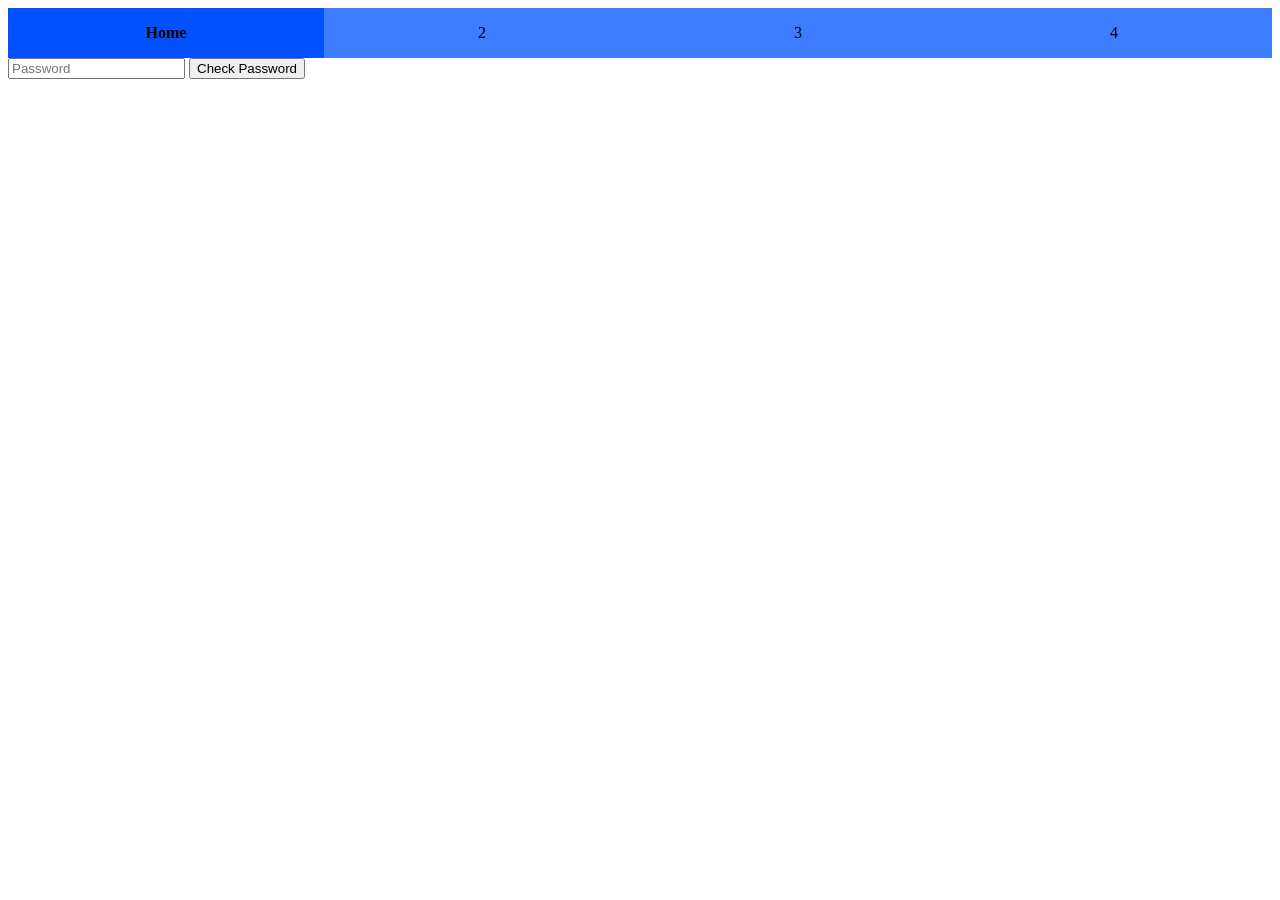
==== index.html @ 2d5b15fd "added cool cursor" ====
<!DOCTYPE html>
<html>
<head>
  <title>BC: Main</title>
  <link rel="stylesheet" href="style.css">
  <style>
  </style>
</head>
<body>
  <div class="navbar">
    <div class="navBox active">Home</div>
    <div class="navBox">2</div>
    <div class="navBox">3</div>
    <div class="navBox">4</div>
  </div>
  <!-- Basic Password Field -->
  <input type="password" id="BaseCLR" placeholder="Password">
  <button id="BaseButton">Check Password</button>

  <script type="module" src="main.js"></script>
</body>
</html>
---- style.css ----
.navbar { /*class container*/
    display: flex; /*boxes go sideways*/
    flex: 1;
}

.navBox {
      display: flex;
      flex: 1;
      height: 50px;
      background-color: rgb(61, 123, 255);
      align-items: center;
      justify-content: center;
      transition: background-color 0.3s;
      cursor: pointer;
      /* remove box margins */
      margin: 0;
    }

    .navBox:hover {
      background-color: rgb(0, 81, 255);
    }
    .navBox.active {
      background-color: rgb(0, 81, 255);
      font-weight: bold;
  }

body {
  cursor: crosshair;
}
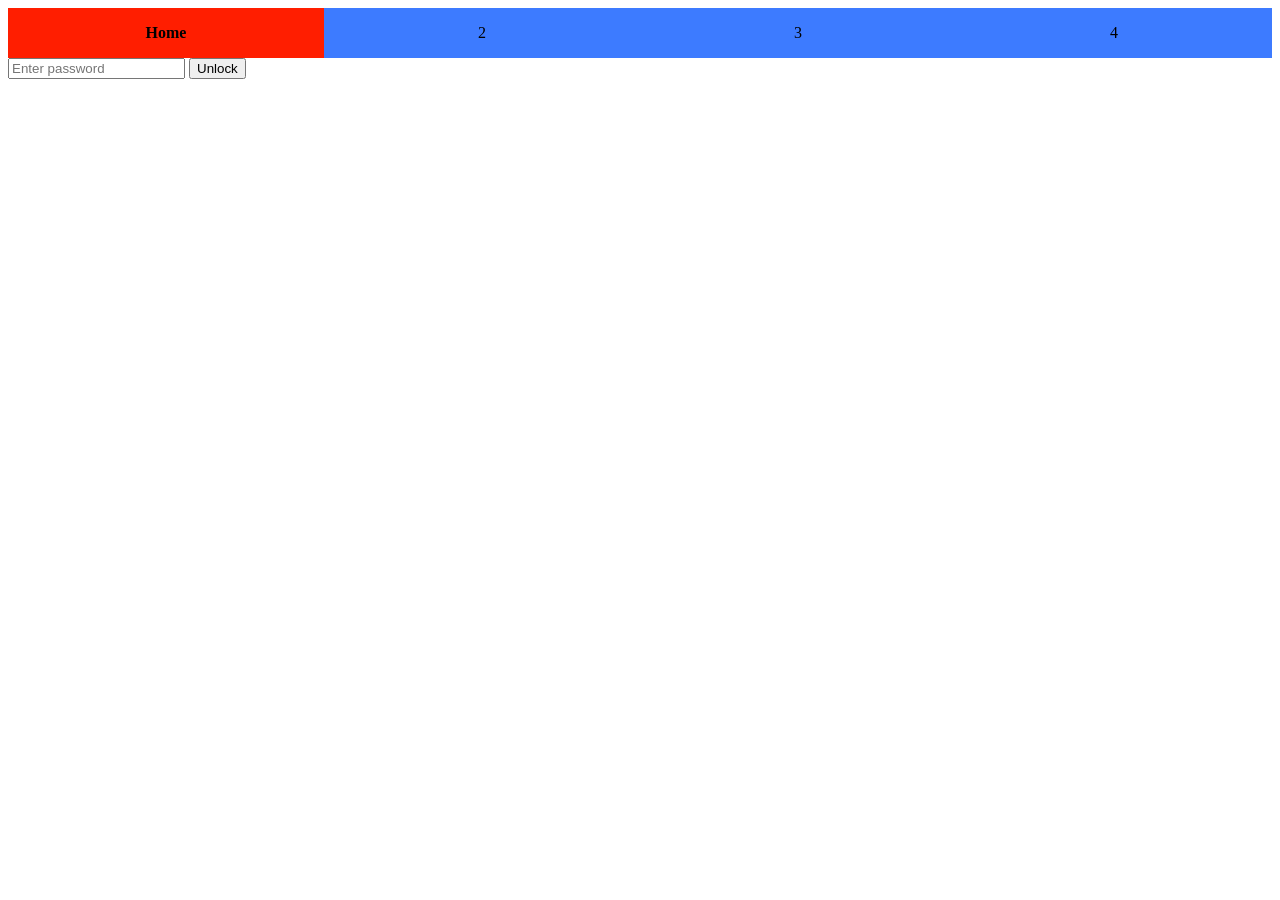
==== commit cf4422d8: "initial multilevel testing" ====
--- a/index.html
+++ b/index.html
@@ -3,8 +3,6 @@
 <head>
   <title>BC: Main</title>
   <link rel="stylesheet" href="style.css">
-  <style>
-  </style>
 </head>
 <body>
   <div class="navbar">
@@ -13,10 +11,11 @@
     <div class="navBox">3</div>
     <div class="navBox">4</div>
   </div>
-  <!-- Basic Password Field -->
-  <input type="password" id="BaseCLR" placeholder="Password">
-  <button id="BaseButton">Check Password</button>
 
-  <script type="module" src="main.js"></script>
+  <input type="password" id="BaseCLR" placeholder="Enter password">
+  <button id="BaseButton">Unlock</button>
+  <div id="secretContainer" style="display:none; margin-top:20px;"></div>
+
+  <script src="main.js"></script>
 </body>
 </html>
--- a/style.css
+++ b/style.css
@@ -1,6 +1,5 @@
 .navbar { /*class container*/
     display: flex; /*boxes go sideways*/
-    flex: 1;
 }
 
 .navBox {
@@ -20,10 +19,22 @@
       background-color: rgb(0, 81, 255);
     }
     .navBox.active {
-      background-color: rgb(0, 81, 255);
+      background-color: rgb(255, 30, 0);
       font-weight: bold;
   }
 
+.secret {
+  display: none;
+  opacity: 0;
+  transition: opacity 0.5s;
+  margin-top: 15px;
+}
+.secret.show {
+  display: block;
+  opacity: 1;
+  cursor: crosshair;
+}
+
 body {
-  cursor: crosshair;
+
 }
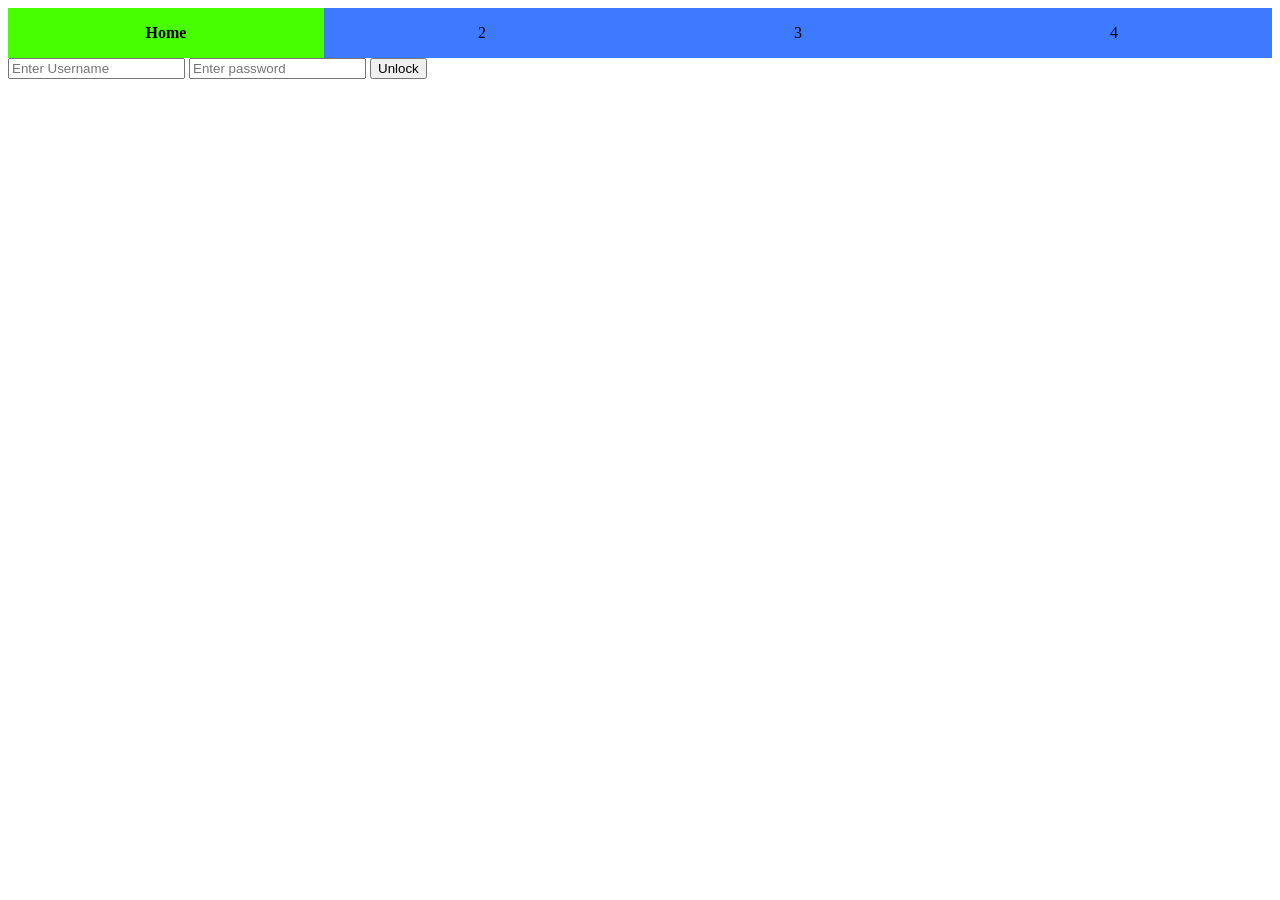
==== commit c7c648dd: "username func added" ====
--- a/index.html
+++ b/index.html
@@ -11,10 +11,10 @@
     <div class="navBox">3</div>
     <div class="navBox">4</div>
   </div>
-
-  <input type="password" id="BaseCLR" placeholder="Enter password">
-  <button id="BaseButton">Unlock</button>
-  <div id="secretContainer" style="display:none; margin-top:20px;"></div>
+  <input id="username" placeholder="Enter Username">
+  <input type="password" id="pwdIn" placeholder="Enter password">
+  <button id="checkPwd">Unlock</button>
+  <div id="displayBuffer" style="display:none; margin-top:20px;"></div>
 
   <script src="main.js"></script>
 </body>
--- a/style.css
+++ b/style.css
@@ -6,7 +6,7 @@
       display: flex;
       flex: 1;
       height: 50px;
-      background-color: rgb(61, 123, 255);
+      background-color: rgb(61, 122, 255);
       align-items: center;
       justify-content: center;
       transition: background-color 0.3s;
@@ -19,9 +19,9 @@
       background-color: rgb(0, 81, 255);
     }
     .navBox.active {
-      background-color: rgb(255, 30, 0);
+      background-color: rgb(72, 255, 0);
       font-weight: bold;
-  }
+    }
 
 .secret {
   display: none;
@@ -33,8 +33,4 @@
   display: block;
   opacity: 1;
   cursor: crosshair;
-}
-
-body {
-
 }
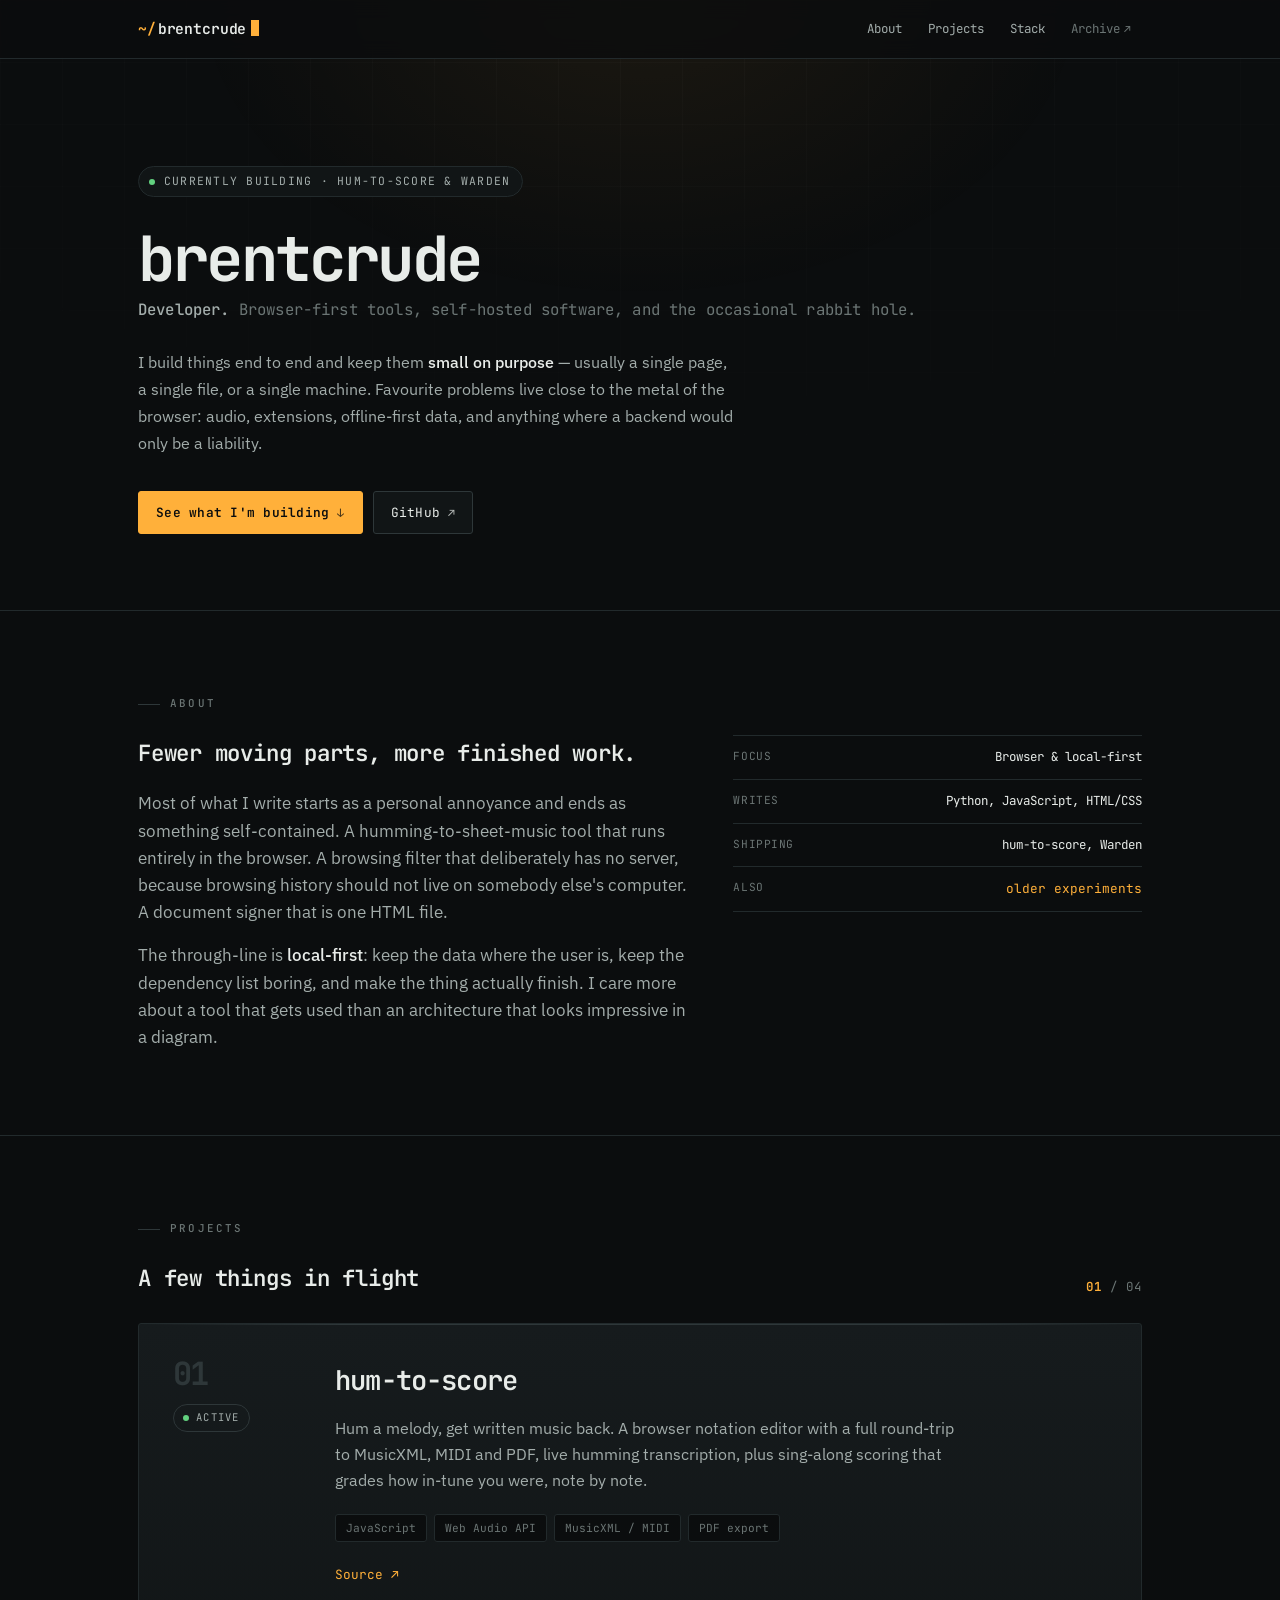
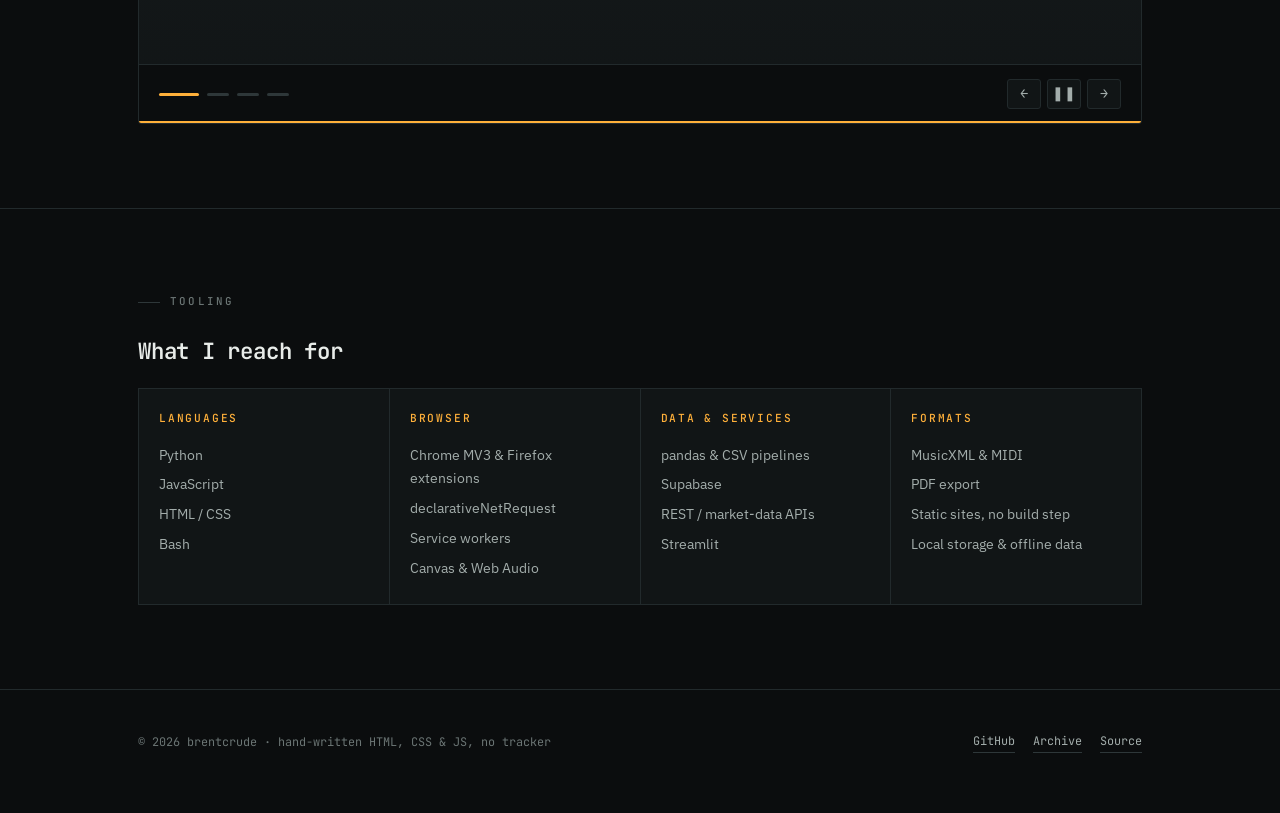
==== commit bd0c2a8b: "Rebuild the homepage as a developer bio, archiving the old page The root of knerd.tech was a passwor" ====
--- a/index.html
+++ b/index.html
@@ -1,21 +1,185 @@
 <!DOCTYPE html>
-<html>
+<html lang="en">
 <head>
-  <title>BC: Main</title>
-  <link rel="stylesheet" href="style.css">
+<meta charset="utf-8">
+<meta name="viewport" content="width=device-width, initial-scale=1">
+<title>brentcrude — developer</title>
+<meta name="description" content="brentcrude is a developer building browser-first, local-first tools: audio-to-notation software, browsing filters, and small useful things with no unnecessary backend.">
+<meta name="author" content="brentcrude">
+<meta name="theme-color" content="#0b0d0e">
+
+<meta property="og:type" content="website">
+<meta property="og:title" content="brentcrude — developer">
+<meta property="og:description" content="Browser-first, local-first software. Audio-to-notation, browsing filters, and small useful tools.">
+<meta property="og:url" content="https://knerd.tech/">
+<meta name="twitter:card" content="summary">
+
+<link rel="icon" href="data:image/svg+xml,%3Csvg xmlns='http://www.w3.org/2000/svg' viewBox='0 0 32 32'%3E%3Crect width='32' height='32' rx='5' fill='%230b0d0e'/%3E%3Ctext x='16' y='23' font-family='monospace' font-size='19' font-weight='700' fill='%23ffb03a' text-anchor='middle'%3Eb%3C/text%3E%3C/svg%3E">
+
+<link rel="preconnect" href="https://fonts.googleapis.com">
+<link rel="preconnect" href="https://fonts.gstatic.com" crossorigin>
+<link href="https://fonts.googleapis.com/css2?family=IBM+Plex+Sans:wght@400;500;600&family=JetBrains+Mono:wght@400;500;600;700&display=swap" rel="stylesheet">
+<link rel="stylesheet" href="assets/css/site.css">
 </head>
 <body>
-  <div class="navbar">
-    <div class="navBox active">Home</div>
-    <div class="navBox">2</div>
-    <div class="navBox">3</div>
-    <div class="navBox">4</div>
+
+<header class="site-head">
+  <div class="wrap">
+    <a class="brand" href="#top"><span class="tilde">~/</span>brentcrude<span class="caret" aria-hidden="true"></span></a>
+    <nav class="site-nav" aria-label="Main">
+      <a href="#about">About</a>
+      <a href="#work">Projects</a>
+      <a href="#stack" class="hide-sm">Stack</a>
+      <a class="archived" href="legacy/">Archive</a>
+    </nav>
   </div>
-  <input id="username" placeholder="Enter Username">
-  <input type="password" id="pwdIn" placeholder="Enter password">
-  <button id="checkPwd">Unlock</button>
-  <div id="displayBuffer" style="display:none; margin-top:20px;"></div>
+</header>
 
-  <script src="main.js"></script>
+<main class="shell" id="top">
+
+  <!-- ============ hero ============ -->
+  <section class="hero">
+    <div class="wrap">
+      <p class="status-line"><span class="pulse" aria-hidden="true"></span>Currently building &middot; hum-to-score &amp; Warden</p>
+      <h1>brentcrude</h1>
+      <p class="role"><b>Developer.</b> Browser-first tools, self-hosted software, and the occasional rabbit hole.</p>
+      <p class="bio">
+        I build things end to end and keep them <strong>small on purpose</strong> — usually a single page,
+        a single file, or a single machine. Favourite problems live close to the metal of the browser:
+        audio, extensions, offline-first data, and anything where a backend would only be a liability.
+      </p>
+      <div class="actions">
+        <a class="btn primary" href="#work">See what I'm building<span class="arw" aria-hidden="true">↓</span></a>
+        <a class="btn" href="https://github.com/brentcrude" rel="noopener">GitHub<span class="arw" aria-hidden="true">↗</span></a>
+      </div>
+    </div>
+  </section>
+
+  <!-- ============ about ============ -->
+  <section id="about">
+    <div class="wrap">
+      <p class="eyebrow">About</p>
+      <div class="about-grid">
+        <div>
+          <h2>Fewer moving parts, more finished work.</h2>
+          <p>
+            Most of what I write starts as a personal annoyance and ends as something self-contained.
+            A humming-to-sheet-music tool that runs entirely in the browser. A browsing filter that
+            deliberately has no server, because browsing history should not live on somebody else's
+            computer. A document signer that is one HTML file.
+          </p>
+          <p>
+            The through-line is <strong>local-first</strong>: keep the data where the user is, keep the
+            dependency list boring, and make the thing actually finish. I care more about a tool that gets
+            used than an architecture that looks impressive in a diagram.
+          </p>
+        </div>
+        <ul class="facts">
+          <li><span class="k">Focus</span><span class="v">Browser &amp; local-first</span></li>
+          <li><span class="k">Writes</span><span class="v">Python, JavaScript, HTML/CSS</span></li>
+          <li><span class="k">Shipping</span><span class="v">hum-to-score, Warden</span></li>
+          <li><span class="k">Also</span><span class="v"><a class="link-arrow" href="legacy/">older experiments</a></span></li>
+        </ul>
+      </div>
+    </div>
+  </section>
+
+  <!-- ============ projects ============ -->
+  <section id="work">
+    <div class="wrap">
+      <p class="eyebrow">Projects</p>
+      <div class="section-head">
+        <h2>A few things in flight</h2>
+        <span class="counter" aria-hidden="true"><b id="pIndex">01</b> / <span id="pTotal">04</span></span>
+      </div>
+
+      <div class="panel" id="panel" tabindex="0" aria-roledescription="carousel" aria-label="Projects">
+        <div class="stage" id="stage" aria-live="polite"></div>
+
+        <div class="panel-foot">
+          <div class="dots" id="dots" role="tablist" aria-label="Choose a project"></div>
+          <span class="rotator-note" id="rotatorNote" aria-live="polite"></span>
+          <div class="controls">
+            <button type="button" class="ctrl" id="prev" aria-label="Previous project">&larr;</button>
+            <button type="button" class="ctrl" id="playPause" aria-label="Pause auto-rotation" aria-pressed="false">&#10074;&#10074;</button>
+            <button type="button" class="ctrl" id="next" aria-label="Next project">&rarr;</button>
+          </div>
+        </div>
+
+        <div class="progress" aria-hidden="true"><span id="progress"></span></div>
+      </div>
+
+      <noscript>
+        <ul class="noscript-list">
+          <li>hum-to-score — hum a melody, get written music back (music notation editor in the browser)</li>
+          <li>Warden — self-hosted, family-safe browsing filter with a local admin dashboard</li>
+          <li>NisSign — single-file, client-side document signing tool</li>
+          <li>Blackjack AI — blackjack-playing agent trained on logged hand data</li>
+        </ul>
+      </noscript>
+    </div>
+  </section>
+
+  <!-- ============ stack ============ -->
+  <section id="stack">
+    <div class="wrap">
+      <p class="eyebrow">Tooling</p>
+      <h2>What I reach for</h2>
+      <div class="stack-grid">
+        <div class="stack-card">
+          <h3>Languages</h3>
+          <ul>
+            <li>Python</li>
+            <li>JavaScript</li>
+            <li>HTML / CSS</li>
+            <li>Bash</li>
+          </ul>
+        </div>
+        <div class="stack-card">
+          <h3>Browser</h3>
+          <ul>
+            <li>Chrome MV3 &amp; Firefox extensions</li>
+            <li>declarativeNetRequest</li>
+            <li>Service workers</li>
+            <li>Canvas &amp; Web Audio</li>
+          </ul>
+        </div>
+        <div class="stack-card">
+          <h3>Data &amp; services</h3>
+          <ul>
+            <li>pandas &amp; CSV pipelines</li>
+            <li>Supabase</li>
+            <li>REST / market-data APIs</li>
+            <li>Streamlit</li>
+          </ul>
+        </div>
+        <div class="stack-card">
+          <h3>Formats</h3>
+          <ul>
+            <li>MusicXML &amp; MIDI</li>
+            <li>PDF export</li>
+            <li>Static sites, no build step</li>
+            <li>Local storage &amp; offline data</li>
+          </ul>
+        </div>
+      </div>
+    </div>
+  </section>
+
+</main>
+
+<footer class="site-foot">
+  <div class="wrap">
+    <span>&copy; 2026 brentcrude &middot; hand-written HTML, CSS &amp; JS, no tracker</span>
+    <div class="foot-links">
+      <a href="https://github.com/brentcrude" rel="noopener">GitHub</a>
+      <a href="legacy/">Archive</a>
+      <a href="https://github.com/brentcrude/brentcrude.github.io" rel="noopener">Source</a>
+    </div>
+  </div>
+</footer>
+
+<script src="assets/js/projects.js"></script>
+<script src="assets/js/main.js"></script>
 </body>
-</html>+</html>
--- a/assets/css/site.css
+++ b/assets/css/site.css
@@ -0,0 +1,662 @@
+/* ============================================================
+   brentcrude — bio site
+   Single stylesheet. Dark, technical, no framework.
+   ============================================================ */
+
+/* ---------- tokens ---------- */
+:root {
+  --bg: #0b0d0e;
+  --surface: #111516;
+  --surface-2: #161b1d;
+  --line: #222a2c;
+  --line-2: #2e3739;
+  --ink: #e8ece9;
+  --ink-2: #a3adab;
+  --ink-3: #6b7574;
+
+  --accent: #ffb03a;          /* phosphor amber */
+  --accent-ink: #0b0d0e;
+  --accent-wash: rgba(255, 176, 58, 0.1);
+  --ok: #62d17f;
+  --info: #7cb6dd;
+
+  --grid: rgba(255, 255, 255, 0.024);
+
+  --mono: "JetBrains Mono", ui-monospace, SFMono-Regular, Menlo, Consolas, monospace;
+  --sans: "IBM Plex Sans", system-ui, -apple-system, "Segoe UI", Roboto, Helvetica, Arial, sans-serif;
+
+  --max: 1060px;
+  --r: 3px;
+  color-scheme: dark;
+}
+
+/* ---------- reset ---------- */
+*, *::before, *::after { box-sizing: border-box; }
+
+html { -webkit-text-size-adjust: 100%; scroll-behavior: smooth; }
+
+body {
+  margin: 0;
+  background: var(--bg);
+  color: var(--ink);
+  font-family: var(--sans);
+  font-size: 16.5px;
+  line-height: 1.65;
+  font-synthesis: none;
+  -webkit-font-smoothing: antialiased;
+  text-rendering: optimizeLegibility;
+  overflow-x: hidden;
+}
+
+/* faint engineering grid + a single cool glow at the top */
+body::before {
+  content: "";
+  position: fixed;
+  inset: 0;
+  z-index: 0;
+  pointer-events: none;
+  background-image:
+    linear-gradient(to right, var(--grid) 1px, transparent 1px),
+    linear-gradient(to bottom, var(--grid) 1px, transparent 1px);
+  background-size: 62px 62px;
+  -webkit-mask-image: radial-gradient(125% 85% at 50% -5%, #000 0%, transparent 78%);
+  mask-image: radial-gradient(125% 85% at 50% -5%, #000 0%, transparent 78%);
+}
+
+body::after {
+  content: "";
+  position: fixed;
+  top: -320px;
+  left: 50%;
+  width: 900px;
+  height: 620px;
+  transform: translateX(-50%);
+  z-index: 0;
+  pointer-events: none;
+  background: radial-gradient(closest-side, rgba(255, 176, 58, 0.07), transparent 100%);
+}
+
+::selection { background: var(--accent); color: var(--accent-ink); }
+
+img, svg { max-width: 100%; }
+
+a { color: var(--ink); text-decoration: none; }
+
+:focus-visible {
+  outline: 2px solid var(--accent);
+  outline-offset: 3px;
+  border-radius: 1px;
+}
+
+/* ---------- layout ---------- */
+.shell { position: relative; z-index: 1; }
+
+.wrap {
+  width: 100%;
+  max-width: var(--max);
+  margin: 0 auto;
+  padding: 0 28px;
+}
+
+section { padding: 84px 0; border-top: 1px solid var(--line); }
+section:first-of-type { border-top: 0; }
+
+/* ---------- micro-type ---------- */
+.eyebrow {
+  display: flex;
+  align-items: center;
+  gap: 10px;
+  margin: 0 0 22px;
+  font-family: var(--mono);
+  font-size: 0.68rem;
+  font-weight: 500;
+  letter-spacing: 0.2em;
+  text-transform: uppercase;
+  color: var(--ink-3);
+}
+
+.eyebrow::before {
+  content: "";
+  width: 22px;
+  height: 1px;
+  background: var(--line-2);
+}
+
+h2 {
+  margin: 0 0 18px;
+  font-family: var(--mono);
+  font-size: clamp(1.15rem, 2.4vw, 1.4rem);
+  font-weight: 600;
+  letter-spacing: -0.01em;
+}
+
+/* ============================================================
+   header
+   ============================================================ */
+.site-head {
+  position: sticky;
+  top: 0;
+  z-index: 20;
+  background: rgba(11, 13, 14, 0.82);
+  backdrop-filter: saturate(140%) blur(10px);
+  -webkit-backdrop-filter: saturate(140%) blur(10px);
+  border-bottom: 1px solid var(--line);
+}
+
+.site-head .wrap {
+  display: flex;
+  align-items: center;
+  justify-content: space-between;
+  gap: 20px;
+  height: 58px;
+}
+
+.brand {
+  display: inline-flex;
+  align-items: baseline;
+  gap: 2px;
+  font-family: var(--mono);
+  font-size: 0.92rem;
+  font-weight: 600;
+  letter-spacing: -0.01em;
+}
+
+.brand .tilde { color: var(--accent); }
+
+.brand .caret {
+  display: inline-block;
+  width: 8px;
+  height: 1.05em;
+  margin-left: 3px;
+  background: var(--accent);
+  transform: translateY(2px);
+  animation: blink 1.15s steps(1, end) infinite;
+}
+
+@keyframes blink { 0%, 49% { opacity: 1; } 50%, 100% { opacity: 0; } }
+
+.site-nav {
+  display: flex;
+  align-items: center;
+  gap: 4px;
+  font-family: var(--mono);
+  font-size: 0.78rem;
+}
+
+.site-nav a {
+  position: relative;
+  padding: 7px 11px;
+  border-radius: var(--r);
+  color: var(--ink-2);
+  transition: color 0.15s ease, background 0.15s ease;
+}
+
+.site-nav a:hover { color: var(--ink); background: var(--surface-2); }
+
+.site-nav a.archived { color: var(--ink-3); }
+
+.site-nav a.archived::after {
+  content: "\2197";
+  margin-left: 4px;
+  font-size: 0.9em;
+}
+
+/* ============================================================
+   hero
+   ============================================================ */
+.hero { padding: 96px 0 76px; border-top: 0; }
+
+.status-line {
+  display: inline-flex;
+  align-items: center;
+  gap: 9px;
+  padding: 5px 12px 5px 10px;
+  margin-bottom: 30px;
+  border: 1px solid var(--line);
+  border-radius: 999px;
+  background: var(--surface);
+  font-family: var(--mono);
+  font-size: 0.71rem;
+  letter-spacing: 0.11em;
+  text-transform: uppercase;
+  color: var(--ink-2);
+}
+
+.pulse {
+  position: relative;
+  width: 6px;
+  height: 6px;
+  border-radius: 50%;
+  background: var(--ok);
+}
+
+.pulse::after {
+  content: "";
+  position: absolute;
+  inset: -3px;
+  border-radius: 50%;
+  border: 1px solid var(--ok);
+  opacity: 0;
+  animation: ping 2.4s ease-out infinite;
+}
+
+@keyframes ping {
+  0% { transform: scale(0.7); opacity: 0.7; }
+  80%, 100% { transform: scale(1.5); opacity: 0; }
+}
+
+.hero h1 {
+  margin: 0 0 6px;
+  font-family: var(--mono);
+  font-size: clamp(2.1rem, 7vw, 3.9rem);
+  font-weight: 700;
+  line-height: 1.02;
+  letter-spacing: -0.045em;
+}
+
+.hero h1 .slash { color: var(--accent); }
+
+.role {
+  margin: 0 0 26px;
+  font-family: var(--mono);
+  font-size: clamp(0.85rem, 2vw, 0.98rem);
+  color: var(--ink-3);
+  letter-spacing: 0.01em;
+}
+
+.role b { color: var(--ink-2); font-weight: 500; }
+
+.hero p.bio {
+  max-width: 60ch;
+  margin: 0 0 34px;
+  font-size: 1.03rem;
+  color: var(--ink-2);
+}
+
+.hero p.bio strong { color: var(--ink); font-weight: 500; }
+
+/* ---------- buttons ---------- */
+.actions { display: flex; flex-wrap: wrap; gap: 10px; }
+
+.btn {
+  display: inline-flex;
+  align-items: center;
+  gap: 8px;
+  padding: 10px 17px;
+  border: 1px solid var(--line-2);
+  border-radius: var(--r);
+  background: var(--surface);
+  color: var(--ink);
+  font-family: var(--mono);
+  font-size: 0.8rem;
+  letter-spacing: 0.02em;
+  cursor: pointer;
+  transition: background 0.15s ease, border-color 0.15s ease, transform 0.08s ease;
+}
+
+.btn:hover { background: var(--surface-2); border-color: var(--ink-3); }
+.btn:active { transform: translateY(1px); }
+
+.btn.primary {
+  background: var(--accent);
+  border-color: var(--accent);
+  color: var(--accent-ink);
+  font-weight: 600;
+}
+
+.btn.primary:hover { background: #ffc05f; border-color: #ffc05f; }
+
+.btn .arw { font-size: 0.9em; opacity: 0.75; }
+
+/* ============================================================
+   about
+   ============================================================ */
+.about-grid {
+  display: grid;
+  grid-template-columns: 1.35fr 1fr;
+  gap: 44px;
+}
+
+.about-grid p { margin: 0 0 16px; color: var(--ink-2); }
+.about-grid p:last-child { margin-bottom: 0; }
+.about-grid strong { color: var(--ink); font-weight: 500; }
+
+.facts {
+  margin: 0;
+  padding: 0;
+  list-style: none;
+  border-top: 1px solid var(--line);
+}
+
+.facts li {
+  display: flex;
+  justify-content: space-between;
+  gap: 16px;
+  padding: 11px 0;
+  border-bottom: 1px solid var(--line);
+  font-family: var(--mono);
+  font-size: 0.78rem;
+}
+
+.facts dt, .facts .k { color: var(--ink-3); letter-spacing: 0.05em; text-transform: uppercase; font-size: 0.7rem; }
+.facts .v { color: var(--ink); text-align: right; }
+
+/* ============================================================
+   stack
+   ============================================================ */
+.stack-grid {
+  display: grid;
+  grid-template-columns: repeat(auto-fit, minmax(215px, 1fr));
+  gap: 1px;
+  background: var(--line);
+  border: 1px solid var(--line);
+}
+
+.stack-card { background: var(--surface); padding: 20px 20px 22px; }
+
+.stack-card h3 {
+  margin: 0 0 12px;
+  font-family: var(--mono);
+  font-size: 0.7rem;
+  font-weight: 500;
+  letter-spacing: 0.16em;
+  text-transform: uppercase;
+  color: var(--accent);
+}
+
+.stack-card ul {
+  margin: 0;
+  padding: 0;
+  list-style: none;
+  font-size: 0.9rem;
+  color: var(--ink-2);
+}
+
+.stack-card li { padding: 3px 0; }
+
+/* ============================================================
+   rotating project panel
+   ============================================================ */
+.section-head {
+  display: flex;
+  align-items: flex-end;
+  justify-content: space-between;
+  gap: 24px;
+  margin-bottom: 26px;
+}
+
+.section-head h2 { margin-bottom: 0; }
+
+.counter {
+  font-family: var(--mono);
+  font-size: 0.78rem;
+  color: var(--ink-3);
+  letter-spacing: 0.08em;
+  white-space: nowrap;
+}
+
+.counter b { color: var(--accent); font-weight: 600; }
+
+.panel {
+  position: relative;
+  border: 1px solid var(--line);
+  border-radius: var(--r);
+  background: linear-gradient(180deg, var(--surface-2), var(--surface));
+  overflow: hidden;
+}
+
+.panel::before {
+  content: "";
+  position: absolute;
+  inset: 0 0 auto 0;
+  height: 1px;
+  background: linear-gradient(90deg, transparent, var(--line-2) 20%, var(--line-2) 80%, transparent);
+}
+
+.stage { min-height: 340px; }
+
+.slide {
+  display: grid;
+  grid-template-columns: 132px 1fr;
+  gap: 30px;
+  padding: 34px 34px 30px;
+}
+
+.slide[hidden] { display: none; }
+
+.slide.is-active { animation: rise 0.42s cubic-bezier(0.2, 0.7, 0.2, 1) both; }
+
+@keyframes rise {
+  from { opacity: 0; transform: translateY(10px); }
+  to { opacity: 1; transform: none; }
+}
+
+.slide-rail {
+  display: flex;
+  flex-direction: column;
+  gap: 14px;
+  align-items: flex-start;
+}
+
+.idx {
+  font-family: var(--mono);
+  font-size: 2rem;
+  font-weight: 700;
+  line-height: 1;
+  color: var(--line-2);
+  letter-spacing: -0.05em;
+}
+
+.status {
+  display: inline-flex;
+  align-items: center;
+  gap: 7px;
+  padding: 4px 9px;
+  border: 1px solid var(--line-2);
+  border-radius: 999px;
+  font-family: var(--mono);
+  font-size: 0.66rem;
+  letter-spacing: 0.12em;
+  text-transform: uppercase;
+  color: var(--ink-2);
+  white-space: nowrap;
+}
+
+.status i { width: 6px; height: 6px; border-radius: 50%; background: var(--ink-3); }
+.status--active i { background: var(--ok); }
+.status--building i { background: var(--accent); }
+.status--experiment i { background: var(--info); }
+
+.slide-body h3 {
+  margin: 0 0 12px;
+  font-family: var(--mono);
+  font-size: clamp(1.25rem, 3.4vw, 1.7rem);
+  font-weight: 600;
+  letter-spacing: -0.03em;
+}
+
+.slide-body .lede {
+  max-width: 62ch;
+  margin: 0 0 20px;
+  color: var(--ink-2);
+  font-size: 0.99rem;
+}
+
+.tags {
+  display: flex;
+  flex-wrap: wrap;
+  gap: 7px;
+  margin: 0 0 22px;
+  padding: 0;
+  list-style: none;
+}
+
+.tags li {
+  padding: 4px 10px;
+  border: 1px solid var(--line);
+  border-radius: var(--r);
+  background: var(--bg);
+  font-family: var(--mono);
+  font-size: 0.7rem;
+  color: var(--ink-3);
+}
+
+.slide-links { display: flex; align-items: center; gap: 16px; }
+
+.link-arrow {
+  font-family: var(--mono);
+  font-size: 0.8rem;
+  color: var(--accent);
+  border-bottom: 1px solid transparent;
+  transition: border-color 0.15s ease;
+}
+
+.link-arrow:hover { border-bottom-color: var(--accent); }
+
+.not-public {
+  font-family: var(--mono);
+  font-size: 0.75rem;
+  color: var(--ink-3);
+  font-style: italic;
+}
+
+/* ---------- panel controls ---------- */
+.panel-foot {
+  display: flex;
+  align-items: center;
+  justify-content: space-between;
+  gap: 20px;
+  padding: 14px 20px;
+  border-top: 1px solid var(--line);
+  background: var(--bg);
+}
+
+.dots { display: flex; align-items: center; gap: 8px; }
+
+.dot {
+  width: 22px;
+  height: 3px;
+  padding: 0;
+  border: 0;
+  border-radius: 2px;
+  background: var(--line-2);
+  cursor: pointer;
+  transition: background 0.18s ease, width 0.18s ease;
+}
+
+.dot:hover { background: var(--ink-3); }
+.dot[aria-selected="true"] { width: 40px; background: var(--accent); }
+
+.controls { display: flex; align-items: center; gap: 6px; }
+
+.ctrl {
+  display: inline-flex;
+  align-items: center;
+  justify-content: center;
+  width: 34px;
+  height: 30px;
+  border: 1px solid var(--line);
+  border-radius: var(--r);
+  background: var(--surface);
+  color: var(--ink-2);
+  font-family: var(--mono);
+  font-size: 0.85rem;
+  line-height: 1;
+  cursor: pointer;
+  transition: background 0.15s ease, color 0.15s ease, border-color 0.15s ease;
+}
+
+.ctrl:hover { background: var(--surface-2); color: var(--ink); border-color: var(--line-2); }
+.ctrl.is-paused { color: var(--accent); border-color: var(--line-2); }
+
+.rotator-note {
+  font-family: var(--mono);
+  font-size: 0.72rem;
+  color: var(--ink-3);
+}
+
+.progress {
+  position: absolute;
+  left: 0;
+  bottom: 0;
+  height: 2px;
+  width: 100%;
+  background: transparent;
+}
+
+.progress span {
+  display: block;
+  height: 100%;
+  width: 0;
+  background: var(--accent);
+}
+
+@keyframes sweep { from { width: 0; } to { width: 100%; } }
+
+/* ---------- noscript fallback ---------- */
+.noscript-list { padding-left: 18px; color: var(--ink-2); }
+
+/* ============================================================
+   footer
+   ============================================================ */
+.site-foot { padding: 42px 0 60px; border-top: 1px solid var(--line); }
+
+.site-foot .wrap {
+  display: flex;
+  flex-wrap: wrap;
+  align-items: center;
+  justify-content: space-between;
+  gap: 18px;
+  font-family: var(--mono);
+  font-size: 0.74rem;
+  color: var(--ink-3);
+}
+
+.foot-links { display: flex; gap: 18px; }
+
+.foot-links a { color: var(--ink-2); border-bottom: 1px solid var(--line-2); }
+.foot-links a:hover { color: var(--accent); border-bottom-color: var(--accent); }
+
+/* ============================================================
+   responsive
+   ============================================================ */
+@media (max-width: 860px) {
+  body { font-size: 16px; }
+  section { padding: 62px 0; }
+  .hero { padding: 66px 0 56px; }
+  .wrap { padding: 0 20px; }
+  .about-grid { grid-template-columns: 1fr; gap: 30px; }
+  .slide { grid-template-columns: 1fr; gap: 18px; padding: 26px 22px 22px; }
+  .slide-rail { flex-direction: row; align-items: center; gap: 12px; }
+  .idx { font-size: 1.5rem; }
+  .stage { min-height: 430px; }
+  .panel-foot { flex-wrap: wrap; gap: 12px; }
+  .controls { order: 3; width: 100%; justify-content: space-between; }
+}
+
+@media (max-width: 560px) {
+  .site-nav a { padding: 7px 8px; }
+  .site-nav a.hide-sm { display: none; }
+  .stage { min-height: 500px; }
+  .section-head { flex-direction: column; align-items: flex-start; gap: 8px; }
+}
+
+/* ============================================================
+   motion & contrast preferences
+   ============================================================ */
+@media (prefers-reduced-motion: reduce) {
+  html { scroll-behavior: auto; }
+  *, *::before, *::after {
+    animation-duration: 0.001ms !important;
+    animation-iteration-count: 1 !important;
+    transition-duration: 0.001ms !important;
+  }
+  .slide.is-active { animation: none; }
+  .progress span { display: none; }
+}
+
+@media print {
+  body { background: #fff; color: #000; }
+  body::before, body::after, .site-head, .controls, .dots, .progress { display: none; }
+  .slide { display: block !important; }
+}
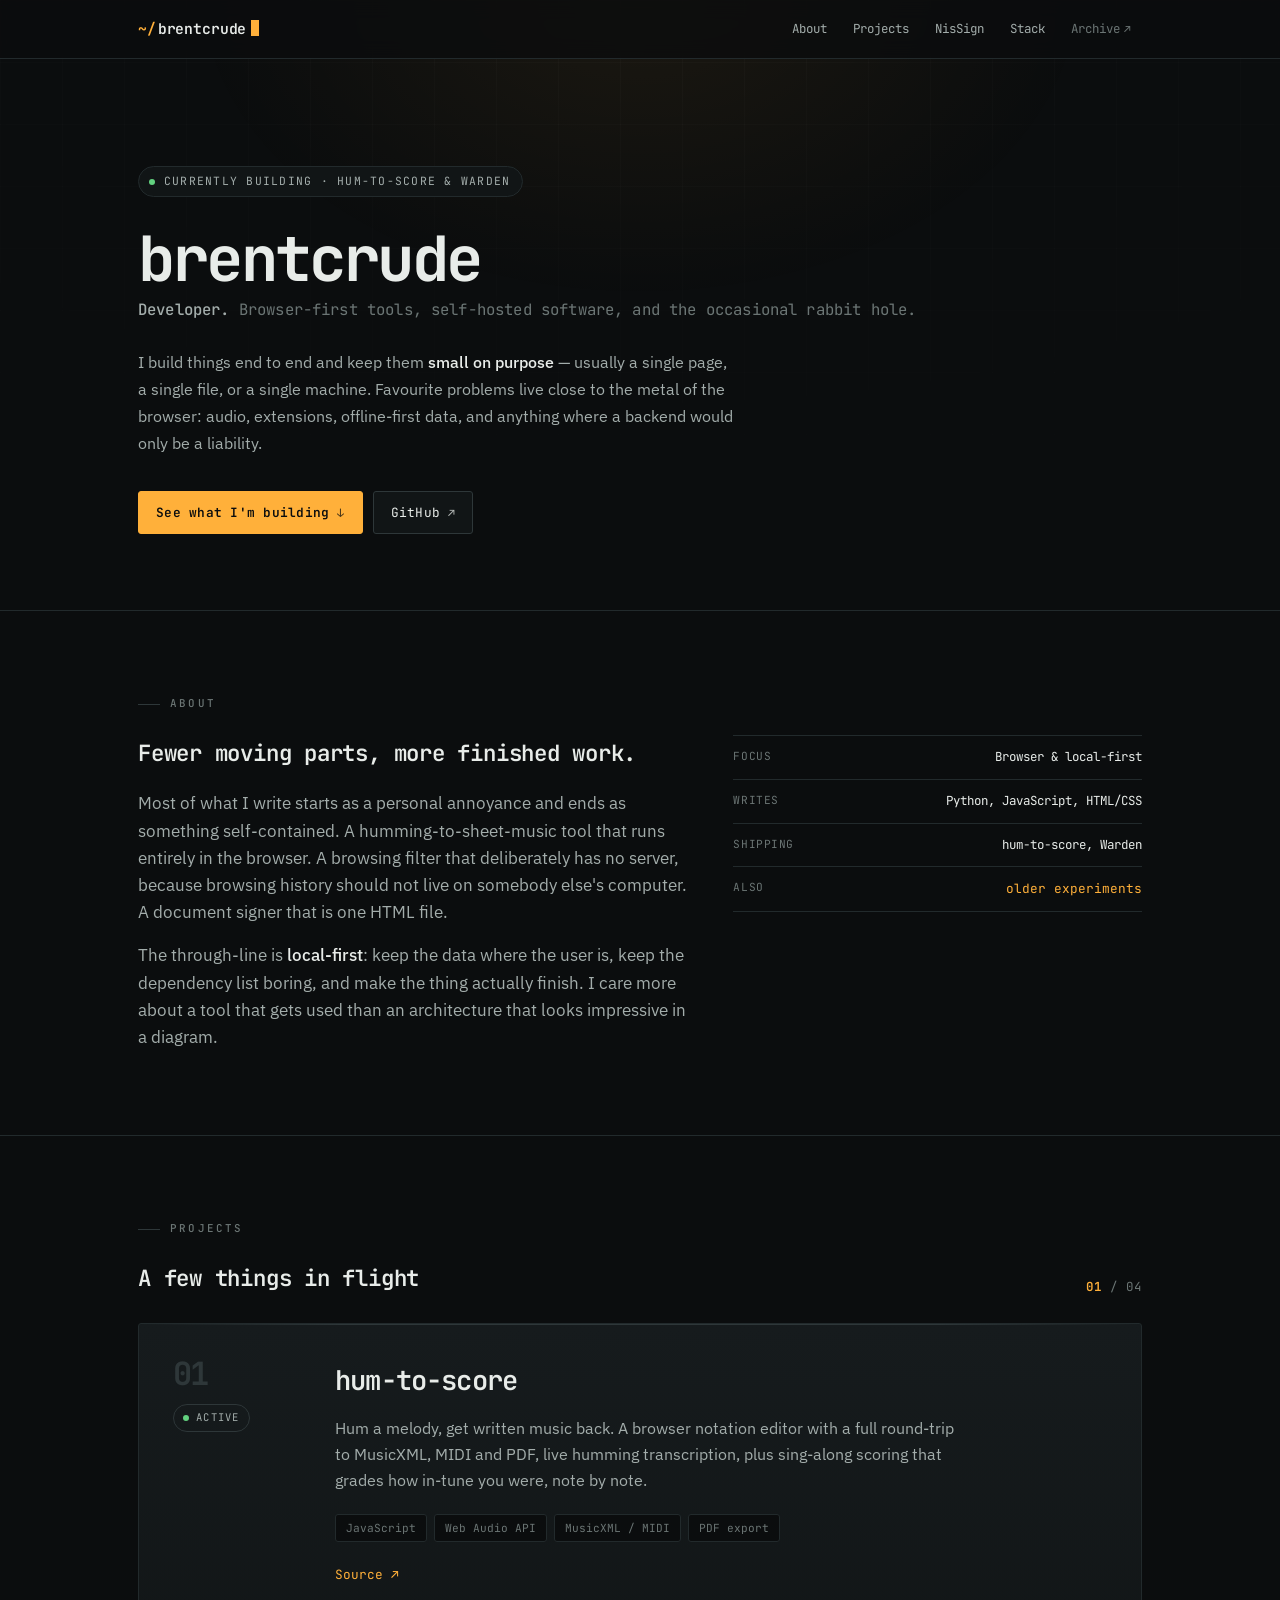
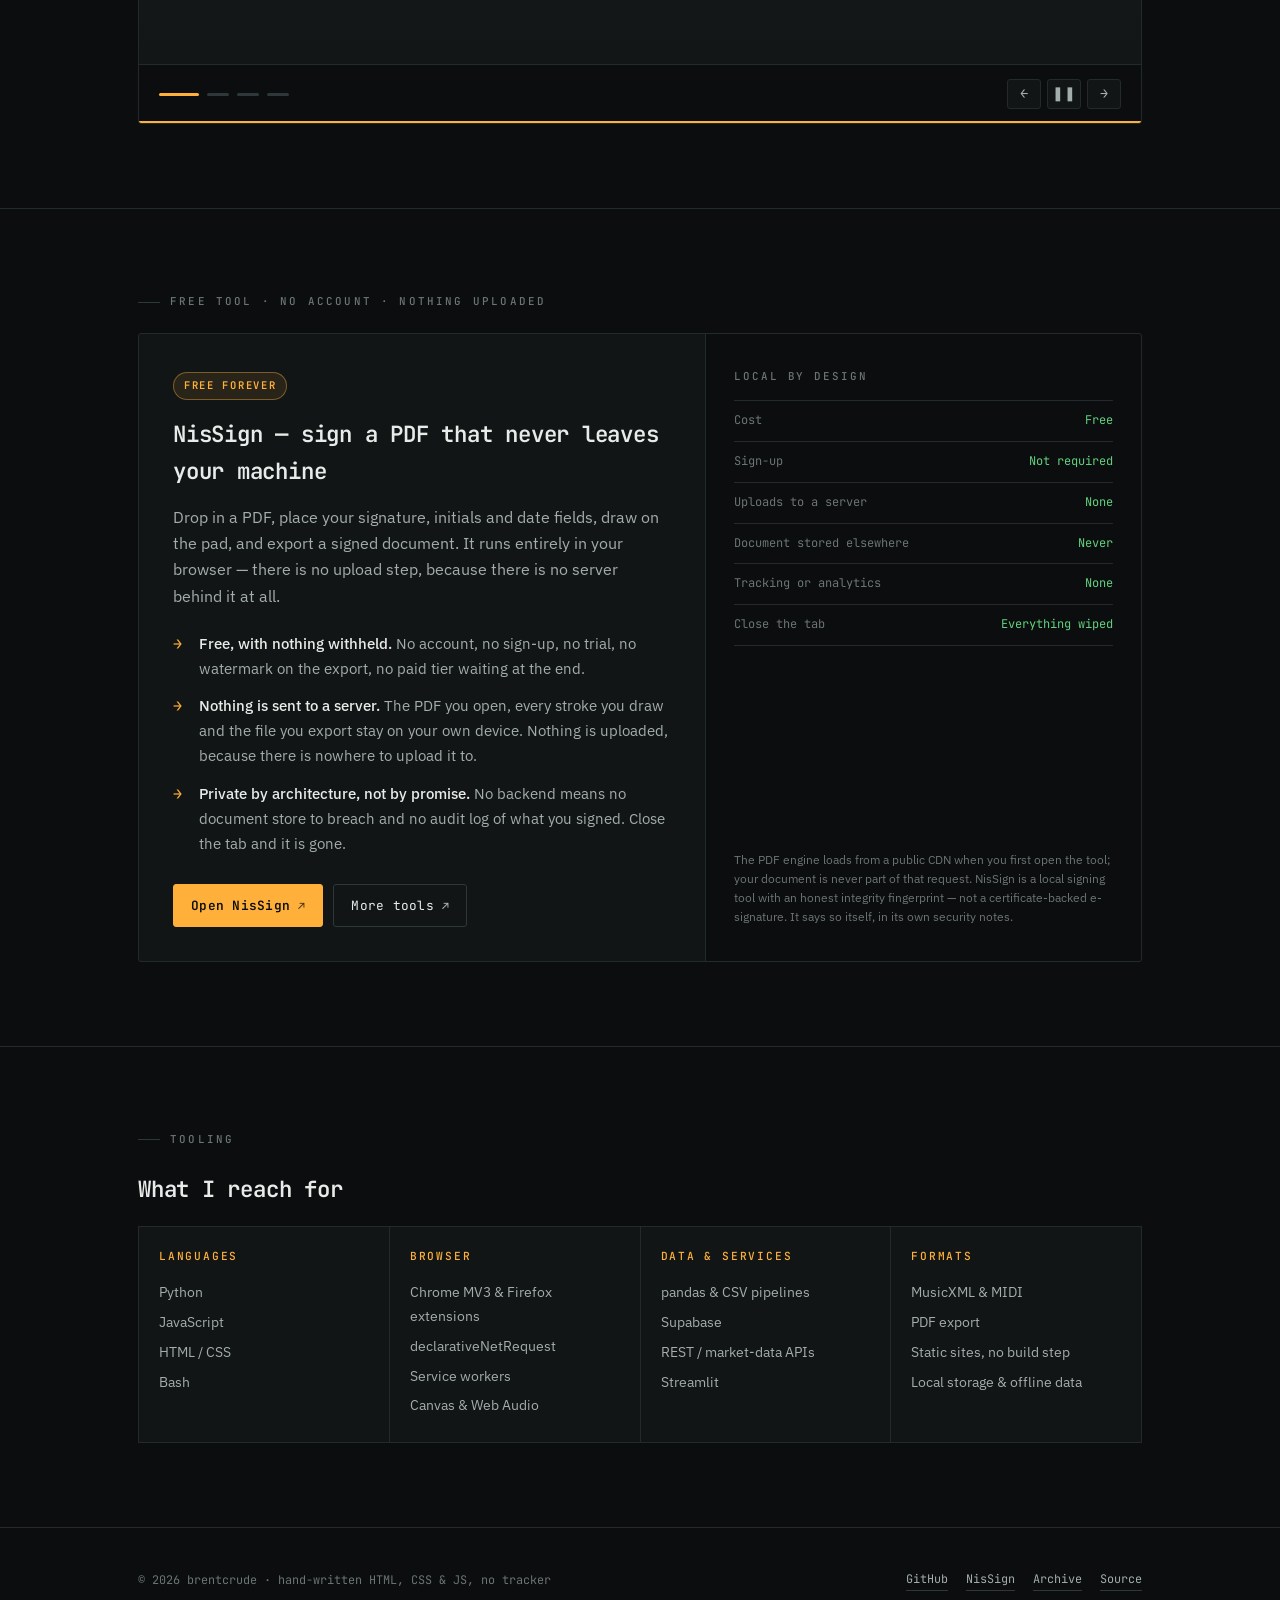
==== commit 48f189d6: "Publish NisSign at /nissign/ and call out that it is free and fully local NisSign is worth using and" ====
--- a/index.html
+++ b/index.html
@@ -29,7 +29,8 @@
     <nav class="site-nav" aria-label="Main">
       <a href="#about">About</a>
       <a href="#work">Projects</a>
-      <a href="#stack" class="hide-sm">Stack</a>
+      <a href="#nissign">NisSign</a>
+      <a href="#stack">Stack</a>
       <a class="archived" href="legacy/">Archive</a>
     </nav>
   </div>
@@ -113,10 +114,57 @@
         <ul class="noscript-list">
           <li>hum-to-score — hum a melody, get written music back (music notation editor in the browser)</li>
           <li>Warden — self-hosted, family-safe browsing filter with a local admin dashboard</li>
-          <li>NisSign — single-file, client-side document signing tool</li>
+          <li>NisSign — free PDF signing tool that runs entirely on your own device (<a href="nissign/">open it</a>)</li>
           <li>Blackjack AI — blackjack-playing agent trained on logged hand data</li>
         </ul>
       </noscript>
+    </div>
+  </section>
+
+  <!-- ============ nissign ============ -->
+  <section id="nissign" class="feature">
+    <div class="wrap">
+      <p class="eyebrow">Free tool &middot; no account &middot; nothing uploaded</p>
+      <div class="feature-card">
+        <div class="feature-main">
+          <span class="badge">Free forever</span>
+          <h2>NisSign — sign a PDF that never leaves your machine</h2>
+          <p class="feature-lede">
+            Drop in a PDF, place your signature, initials and date fields, draw on the pad, and export a
+            signed document. It runs entirely in your browser &mdash; there is no upload step, because there
+            is no server behind it at all.
+          </p>
+          <ul class="feature-points">
+            <li><b>Free, with nothing withheld.</b> No account, no sign-up, no trial, no watermark on the
+              export, no paid tier waiting at the end.</li>
+            <li><b>Nothing is sent to a server.</b> The PDF you open, every stroke you draw and the file you
+              export stay on your own device. Nothing is uploaded, because there is nowhere to upload it to.</li>
+            <li><b>Private by architecture, not by promise.</b> No backend means no document store to breach
+              and no audit log of what you signed. Close the tab and it is gone.</li>
+          </ul>
+          <div class="actions">
+            <a class="btn primary" href="nissign/" target="_blank" rel="noopener">Open NisSign<span class="arw" aria-hidden="true">↗</span></a>
+            <a class="btn" href="https://github.com/brentcrude" rel="noopener">More tools<span class="arw" aria-hidden="true">↗</span></a>
+          </div>
+        </div>
+
+        <aside class="privacy" aria-label="NisSign privacy guarantees">
+          <h3>Local by design</h3>
+          <ul class="privacy-list">
+            <li><span class="k">Cost</span><span class="v yes">Free</span></li>
+            <li><span class="k">Sign-up</span><span class="v yes">Not required</span></li>
+            <li><span class="k">Uploads to a server</span><span class="v yes">None</span></li>
+            <li><span class="k">Document stored elsewhere</span><span class="v yes">Never</span></li>
+            <li><span class="k">Tracking or analytics</span><span class="v yes">None</span></li>
+            <li><span class="k">Close the tab</span><span class="v yes">Everything wiped</span></li>
+          </ul>
+          <p class="fineprint">
+            The PDF engine loads from a public CDN when you first open the tool; your document is never part
+            of that request. NisSign is a local signing tool with an honest integrity fingerprint &mdash; not a
+            certificate-backed e-signature. It says so itself, in its own security notes.
+          </p>
+        </aside>
+      </div>
     </div>
   </section>
 
@@ -173,6 +221,7 @@
     <span>&copy; 2026 brentcrude &middot; hand-written HTML, CSS &amp; JS, no tracker</span>
     <div class="foot-links">
       <a href="https://github.com/brentcrude" rel="noopener">GitHub</a>
+      <a href="nissign/" target="_blank" rel="noopener">NisSign</a>
       <a href="legacy/">Archive</a>
       <a href="https://github.com/brentcrude/brentcrude.github.io" rel="noopener">Source</a>
     </div>
--- a/assets/css/site.css
+++ b/assets/css/site.css
@@ -375,6 +375,119 @@
 .stack-card li { padding: 3px 0; }
 
 /* ============================================================
+   featured tool — nissign
+   ============================================================ */
+.feature-card {
+  display: grid;
+  grid-template-columns: 1.3fr 1fr;
+  gap: 1px;
+  background: var(--line);
+  border: 1px solid var(--line);
+  border-radius: var(--r);
+  overflow: hidden;
+}
+
+.feature-main { background: var(--surface); padding: 36px 34px 34px; }
+
+.badge {
+  display: inline-block;
+  padding: 4px 10px;
+  margin-bottom: 16px;
+  border: 1px solid rgba(255, 176, 58, 0.4);
+  border-radius: 999px;
+  background: var(--accent-wash);
+  color: var(--accent);
+  font-family: var(--mono);
+  font-size: 0.66rem;
+  font-weight: 600;
+  letter-spacing: 0.16em;
+  text-transform: uppercase;
+}
+
+.feature-main h2 { margin-bottom: 14px; }
+
+.feature-lede {
+  max-width: 58ch;
+  margin: 0 0 22px;
+  color: var(--ink-2);
+  font-size: 1rem;
+}
+
+.feature-points {
+  display: flex;
+  flex-direction: column;
+  gap: 12px;
+  margin: 0 0 28px;
+  padding: 0;
+  list-style: none;
+}
+
+.feature-points li {
+  position: relative;
+  padding-left: 26px;
+  color: var(--ink-2);
+  font-size: 0.95rem;
+}
+
+.feature-points li::before {
+  content: "\2192";
+  position: absolute;
+  left: 0;
+  top: 0;
+  color: var(--accent);
+  font-family: var(--mono);
+}
+
+.feature-points b { color: var(--ink); font-weight: 500; }
+
+/* ---------- guarantee panel ---------- */
+.privacy {
+  background: var(--bg);
+  padding: 34px 28px;
+  display: flex;
+  flex-direction: column;
+}
+
+.privacy h3 {
+  margin: 0 0 14px;
+  font-family: var(--mono);
+  font-size: 0.68rem;
+  font-weight: 500;
+  letter-spacing: 0.18em;
+  text-transform: uppercase;
+  color: var(--ink-3);
+}
+
+.privacy-list {
+  margin: 0 0 20px;
+  padding: 0;
+  list-style: none;
+  border-top: 1px solid var(--line);
+}
+
+.privacy-list li {
+  display: flex;
+  align-items: baseline;
+  justify-content: space-between;
+  gap: 14px;
+  padding: 10px 0;
+  border-bottom: 1px solid var(--line);
+  font-family: var(--mono);
+  font-size: 0.75rem;
+}
+
+.privacy-list .k { color: var(--ink-3); }
+.privacy-list .v { color: var(--ink); text-align: right; white-space: nowrap; }
+.privacy-list .v.yes { color: var(--ok); }
+
+.fineprint {
+  margin: auto 0 0;
+  font-size: 0.74rem;
+  line-height: 1.6;
+  color: var(--ink-3);
+}
+
+/* ============================================================
    rotating project panel
    ============================================================ */
 .section-head {
@@ -626,6 +739,9 @@
   .hero { padding: 66px 0 56px; }
   .wrap { padding: 0 20px; }
   .about-grid { grid-template-columns: 1fr; gap: 30px; }
+  .feature-card { grid-template-columns: 1fr; }
+  .feature-main { padding: 28px 22px 26px; }
+  .privacy { padding: 26px 22px; }
   .slide { grid-template-columns: 1fr; gap: 18px; padding: 26px 22px 22px; }
   .slide-rail { flex-direction: row; align-items: center; gap: 12px; }
   .idx { font-size: 1.5rem; }
@@ -634,9 +750,26 @@
   .controls { order: 3; width: 100%; justify-content: space-between; }
 }
 
+@media (max-width: 640px) {
+  /* give the nav its own wrapped row so links never push the page wide */
+  .site-head .wrap {
+    flex-wrap: wrap;
+    height: auto;
+    gap: 2px 14px;
+    padding-top: 9px;
+    padding-bottom: 9px;
+  }
+  .site-nav {
+    width: 100%;
+    flex-wrap: wrap;
+    gap: 0 2px;
+    margin-left: -7px;
+    font-size: 0.74rem;
+  }
+  .site-nav a { padding: 6px 7px; }
+}
+
 @media (max-width: 560px) {
-  .site-nav a { padding: 7px 8px; }
-  .site-nav a.hide-sm { display: none; }
   .stage { min-height: 500px; }
   .section-head { flex-direction: column; align-items: flex-start; gap: 8px; }
 }
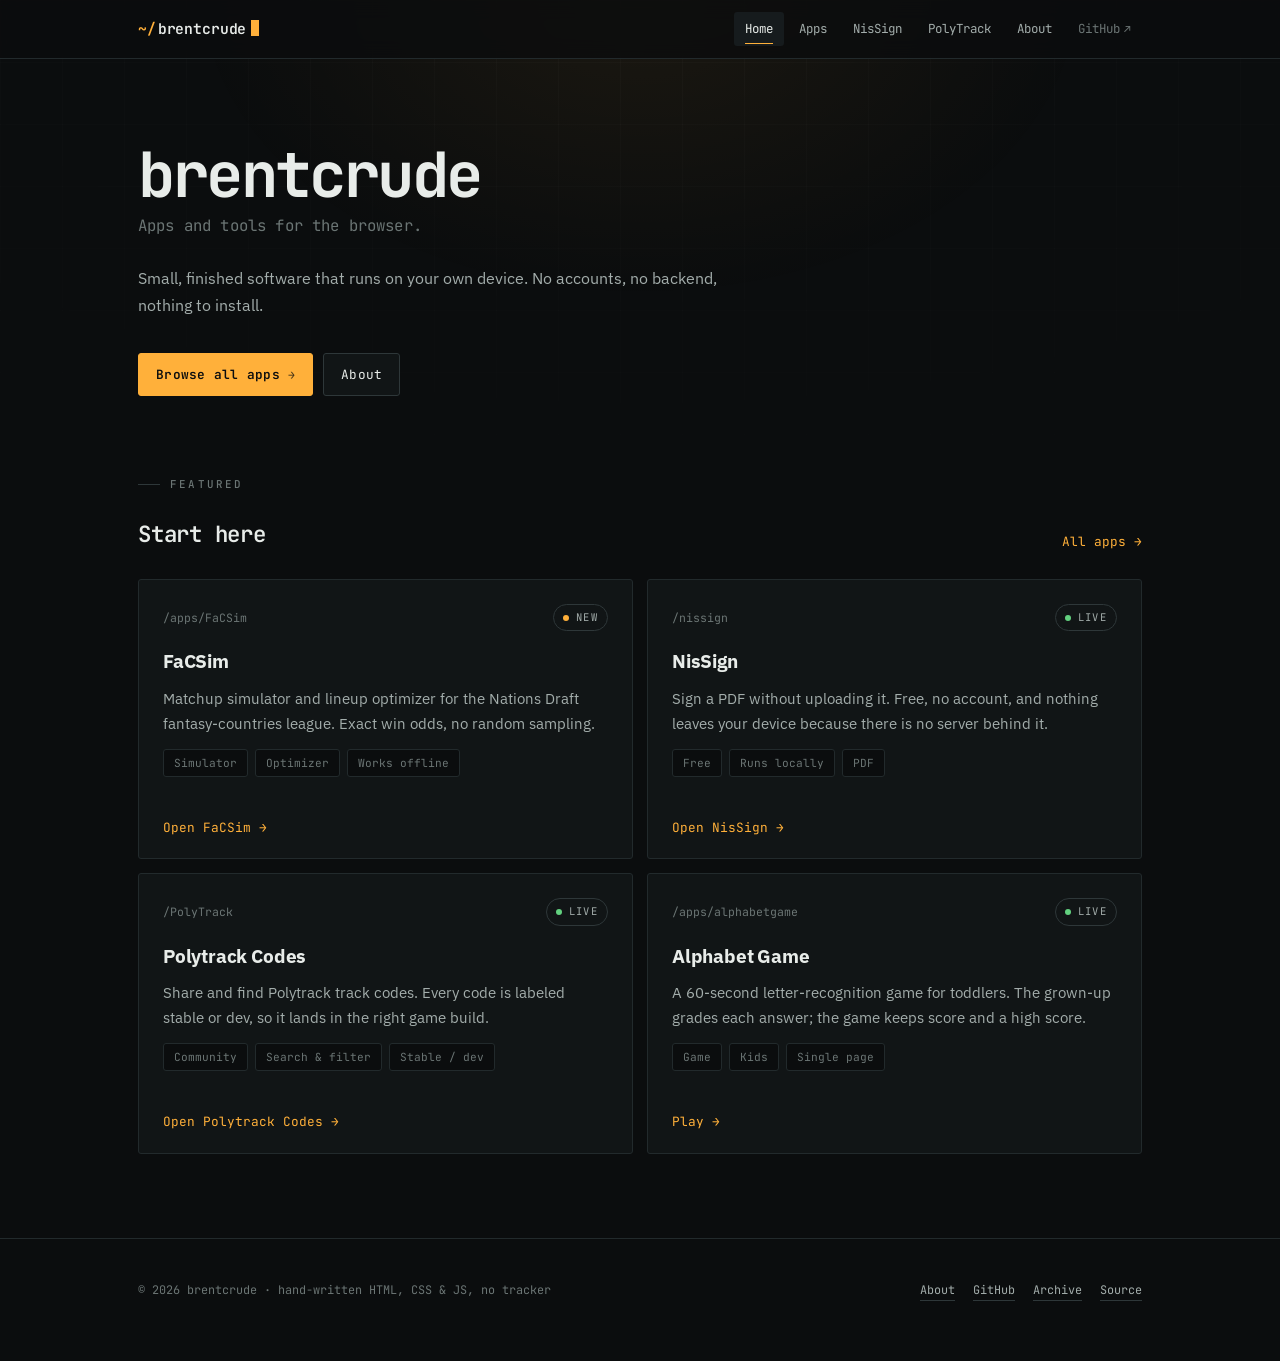
==== commit 1a7ccc7c: "Restructure site: lightweight home with featured apps, new /about, shared navbar - index.html: compa" ====
--- a/index.html
+++ b/index.html
@@ -3,14 +3,14 @@
 <head>
 <meta charset="utf-8">
 <meta name="viewport" content="width=device-width, initial-scale=1">
-<title>brentcrude — developer</title>
-<meta name="description" content="brentcrude is a developer building browser-first, local-first tools: audio-to-notation software, browsing filters, and small useful things with no unnecessary backend.">
+<title>brentcrude — apps &amp; tools</title>
+<meta name="description" content="Small, finished software that runs in your browser: a fantasy-league simulator, a private PDF signer, a Polytrack code library and more. No accounts, nothing to install.">
 <meta name="author" content="brentcrude">
 <meta name="theme-color" content="#0b0d0e">
 
 <meta property="og:type" content="website">
-<meta property="og:title" content="brentcrude — developer">
-<meta property="og:description" content="Browser-first, local-first software. Audio-to-notation, browsing filters, and small useful tools.">
+<meta property="og:title" content="brentcrude — apps &amp; tools">
+<meta property="og:description" content="Small, finished software that runs in your browser. No accounts, nothing to install.">
 <meta property="og:url" content="https://knerd.tech/">
 <meta name="twitter:card" content="summary">
 
@@ -19,19 +19,21 @@
 <link rel="preconnect" href="https://fonts.googleapis.com">
 <link rel="preconnect" href="https://fonts.gstatic.com" crossorigin>
 <link href="https://fonts.googleapis.com/css2?family=IBM+Plex+Sans:wght@400;500;600&family=JetBrains+Mono:wght@400;500;600;700&display=swap" rel="stylesheet">
-<link rel="stylesheet" href="assets/css/site.css">
+<!-- root-relative so every page (and the 404) shares one stylesheet and one nav -->
+<link rel="stylesheet" href="/assets/css/site.css">
 </head>
 <body>
 
 <header class="site-head">
   <div class="wrap">
-    <a class="brand" href="#top"><span class="tilde">~/</span>brentcrude<span class="caret" aria-hidden="true"></span></a>
+    <a class="brand" href="/"><span class="tilde">~/</span>brentcrude<span class="caret" aria-hidden="true"></span></a>
     <nav class="site-nav" aria-label="Main">
-      <a href="#about">About</a>
-      <a href="#work">Projects</a>
-      <a href="#nissign">NisSign</a>
-      <a href="#stack">Stack</a>
-      <a class="archived" href="legacy/">Archive</a>
+      <a href="/" aria-current="page">Home</a>
+      <a href="/apps/">Apps</a>
+      <a href="/nissign/">NisSign</a>
+      <a href="/PolyTrack/">PolyTrack</a>
+      <a href="/about/">About</a>
+      <a class="ext" href="https://github.com/brentcrude" rel="noopener">GitHub</a>
     </nav>
   </div>
 </header>
@@ -39,177 +41,65 @@
 <main class="shell" id="top">
 
   <!-- ============ hero ============ -->
-  <section class="hero">
+  <section class="hero hero--home">
     <div class="wrap">
-      <p class="status-line"><span class="pulse" aria-hidden="true"></span>Currently building &middot; hum-to-score &amp; Warden</p>
       <h1>brentcrude</h1>
-      <p class="role"><b>Developer.</b> Browser-first tools, self-hosted software, and the occasional rabbit hole.</p>
+      <p class="role">Apps and tools for the browser.</p>
       <p class="bio">
-        I build things end to end and keep them <strong>small on purpose</strong> — usually a single page,
-        a single file, or a single machine. Favourite problems live close to the metal of the browser:
-        audio, extensions, offline-first data, and anything where a backend would only be a liability.
+        Small, finished software that runs on your own device. No accounts, no backend, nothing to install.
       </p>
       <div class="actions">
-        <a class="btn primary" href="#work">See what I'm building<span class="arw" aria-hidden="true">↓</span></a>
-        <a class="btn" href="https://github.com/brentcrude" rel="noopener">GitHub<span class="arw" aria-hidden="true">↗</span></a>
+        <a class="btn primary" href="/apps/">Browse all apps<span class="arw" aria-hidden="true">&rarr;</span></a>
+        <a class="btn" href="/about/">About</a>
       </div>
     </div>
   </section>
 
-  <!-- ============ about ============ -->
-  <section id="about">
+  <!-- ============ featured ============ -->
+  <section id="featured" class="featured">
     <div class="wrap">
-      <p class="eyebrow">About</p>
-      <div class="about-grid">
+      <div class="section-head">
         <div>
-          <h2>Fewer moving parts, more finished work.</h2>
-          <p>
-            Most of what I write starts as a personal annoyance and ends as something self-contained.
-            A humming-to-sheet-music tool that runs entirely in the browser. A browsing filter that
-            deliberately has no server, because browsing history should not live on somebody else's
-            computer. A document signer that is one HTML file.
-          </p>
-          <p>
-            The through-line is <strong>local-first</strong>: keep the data where the user is, keep the
-            dependency list boring, and make the thing actually finish. I care more about a tool that gets
-            used than an architecture that looks impressive in a diagram.
-          </p>
+          <p class="eyebrow">Featured</p>
+          <h2>Start here</h2>
         </div>
-        <ul class="facts">
-          <li><span class="k">Focus</span><span class="v">Browser &amp; local-first</span></li>
-          <li><span class="k">Writes</span><span class="v">Python, JavaScript, HTML/CSS</span></li>
-          <li><span class="k">Shipping</span><span class="v">hum-to-score, Warden</span></li>
-          <li><span class="k">Also</span><span class="v"><a class="link-arrow" href="legacy/">older experiments</a></span></li>
-        </ul>
-      </div>
-    </div>
-  </section>
-
-  <!-- ============ projects ============ -->
-  <section id="work">
-    <div class="wrap">
-      <p class="eyebrow">Projects</p>
-      <div class="section-head">
-        <h2>A few things in flight</h2>
-        <span class="counter" aria-hidden="true"><b id="pIndex">01</b> / <span id="pTotal">04</span></span>
+        <a class="link-arrow" href="/apps/">All apps <span aria-hidden="true">&rarr;</span></a>
       </div>
 
-      <div class="panel" id="panel" tabindex="0" aria-roledescription="carousel" aria-label="Projects">
-        <div class="stage" id="stage" aria-live="polite"></div>
+      <div class="app-grid">
 
-        <div class="panel-foot">
-          <div class="dots" id="dots" role="tablist" aria-label="Choose a project"></div>
-          <span class="rotator-note" id="rotatorNote" aria-live="polite"></span>
-          <div class="controls">
-            <button type="button" class="ctrl" id="prev" aria-label="Previous project">&larr;</button>
-            <button type="button" class="ctrl" id="playPause" aria-label="Pause auto-rotation" aria-pressed="false">&#10074;&#10074;</button>
-            <button type="button" class="ctrl" id="next" aria-label="Next project">&rarr;</button>
-          </div>
-        </div>
+        <a class="app-card" href="/apps/FaCSim/dist/index.html">
+          <div class="app-top"><span class="app-path">/apps/FaCSim</span><span class="status status--building"><i aria-hidden="true"></i>New</span></div>
+          <h3>FaCSim</h3>
+          <p>Matchup simulator and lineup optimizer for the Nations Draft fantasy-countries league. Exact win odds, no random sampling.</p>
+          <ul class="tags"><li>Simulator</li><li>Optimizer</li><li>Works offline</li></ul>
+          <span class="app-go">Open FaCSim <span aria-hidden="true">&rarr;</span></span>
+        </a>
 
-        <div class="progress" aria-hidden="true"><span id="progress"></span></div>
-      </div>
+        <a class="app-card" href="/nissign/">
+          <div class="app-top"><span class="app-path">/nissign</span><span class="status status--active"><i aria-hidden="true"></i>Live</span></div>
+          <h3>NisSign</h3>
+          <p>Sign a PDF without uploading it. Free, no account, and nothing leaves your device because there is no server behind it.</p>
+          <ul class="tags"><li>Free</li><li>Runs locally</li><li>PDF</li></ul>
+          <span class="app-go">Open NisSign <span aria-hidden="true">&rarr;</span></span>
+        </a>
 
-      <noscript>
-        <ul class="noscript-list">
-          <li>hum-to-score — hum a melody, get written music back (music notation editor in the browser)</li>
-          <li>Warden — self-hosted, family-safe browsing filter with a local admin dashboard</li>
-          <li>NisSign — free PDF signing tool that runs entirely on your own device (<a href="nissign/">open it</a>)</li>
-          <li>Blackjack AI — blackjack-playing agent trained on logged hand data</li>
-        </ul>
-      </noscript>
-    </div>
-  </section>
+        <a class="app-card" href="/PolyTrack/">
+          <div class="app-top"><span class="app-path">/PolyTrack</span><span class="status status--active"><i aria-hidden="true"></i>Live</span></div>
+          <h3>Polytrack Codes</h3>
+          <p>Share and find Polytrack track codes. Every code is labeled stable or dev, so it lands in the right game build.</p>
+          <ul class="tags"><li>Community</li><li>Search &amp; filter</li><li>Stable / dev</li></ul>
+          <span class="app-go">Open Polytrack Codes <span aria-hidden="true">&rarr;</span></span>
+        </a>
 
-  <!-- ============ nissign ============ -->
-  <section id="nissign" class="feature">
-    <div class="wrap">
-      <p class="eyebrow">Free tool &middot; no account &middot; nothing uploaded</p>
-      <div class="feature-card">
-        <div class="feature-main">
-          <span class="badge">Free forever</span>
-          <h2>NisSign — sign a PDF that never leaves your machine</h2>
-          <p class="feature-lede">
-            Drop in a PDF, place your signature, initials and date fields, draw on the pad, and export a
-            signed document. It runs entirely in your browser &mdash; there is no upload step, because there
-            is no server behind it at all.
-          </p>
-          <ul class="feature-points">
-            <li><b>Free, with nothing withheld.</b> No account, no sign-up, no trial, no watermark on the
-              export, no paid tier waiting at the end.</li>
-            <li><b>Nothing is sent to a server.</b> The PDF you open, every stroke you draw and the file you
-              export stay on your own device. Nothing is uploaded, because there is nowhere to upload it to.</li>
-            <li><b>Private by architecture, not by promise.</b> No backend means no document store to breach
-              and no audit log of what you signed. Close the tab and it is gone.</li>
-          </ul>
-          <div class="actions">
-            <a class="btn primary" href="nissign/" target="_blank" rel="noopener">Open NisSign<span class="arw" aria-hidden="true">↗</span></a>
-            <a class="btn" href="https://github.com/brentcrude" rel="noopener">More tools<span class="arw" aria-hidden="true">↗</span></a>
-          </div>
-        </div>
+        <a class="app-card" href="/apps/alphabetgame/">
+          <div class="app-top"><span class="app-path">/apps/alphabetgame</span><span class="status status--active"><i aria-hidden="true"></i>Live</span></div>
+          <h3>Alphabet Game</h3>
+          <p>A 60-second letter-recognition game for toddlers. The grown-up grades each answer; the game keeps score and a high score.</p>
+          <ul class="tags"><li>Game</li><li>Kids</li><li>Single page</li></ul>
+          <span class="app-go">Play <span aria-hidden="true">&rarr;</span></span>
+        </a>
 
-        <aside class="privacy" aria-label="NisSign privacy guarantees">
-          <h3>Local by design</h3>
-          <ul class="privacy-list">
-            <li><span class="k">Cost</span><span class="v yes">Free</span></li>
-            <li><span class="k">Sign-up</span><span class="v yes">Not required</span></li>
-            <li><span class="k">Uploads to a server</span><span class="v yes">None</span></li>
-            <li><span class="k">Document stored elsewhere</span><span class="v yes">Never</span></li>
-            <li><span class="k">Tracking or analytics</span><span class="v yes">None</span></li>
-            <li><span class="k">Close the tab</span><span class="v yes">Everything wiped</span></li>
-          </ul>
-          <p class="fineprint">
-            The PDF engine loads from a public CDN when you first open the tool; your document is never part
-            of that request. NisSign is a local signing tool with an honest integrity fingerprint &mdash; not a
-            certificate-backed e-signature. It says so itself, in its own security notes.
-          </p>
-        </aside>
-      </div>
-    </div>
-  </section>
-
-  <!-- ============ stack ============ -->
-  <section id="stack">
-    <div class="wrap">
-      <p class="eyebrow">Tooling</p>
-      <h2>What I reach for</h2>
-      <div class="stack-grid">
-        <div class="stack-card">
-          <h3>Languages</h3>
-          <ul>
-            <li>Python</li>
-            <li>JavaScript</li>
-            <li>HTML / CSS</li>
-            <li>Bash</li>
-          </ul>
-        </div>
-        <div class="stack-card">
-          <h3>Browser</h3>
-          <ul>
-            <li>Chrome MV3 &amp; Firefox extensions</li>
-            <li>declarativeNetRequest</li>
-            <li>Service workers</li>
-            <li>Canvas &amp; Web Audio</li>
-          </ul>
-        </div>
-        <div class="stack-card">
-          <h3>Data &amp; services</h3>
-          <ul>
-            <li>pandas &amp; CSV pipelines</li>
-            <li>Supabase</li>
-            <li>REST / market-data APIs</li>
-            <li>Streamlit</li>
-          </ul>
-        </div>
-        <div class="stack-card">
-          <h3>Formats</h3>
-          <ul>
-            <li>MusicXML &amp; MIDI</li>
-            <li>PDF export</li>
-            <li>Static sites, no build step</li>
-            <li>Local storage &amp; offline data</li>
-          </ul>
-        </div>
       </div>
     </div>
   </section>
@@ -220,15 +110,13 @@
   <div class="wrap">
     <span>&copy; 2026 brentcrude &middot; hand-written HTML, CSS &amp; JS, no tracker</span>
     <div class="foot-links">
+      <a href="/about/">About</a>
       <a href="https://github.com/brentcrude" rel="noopener">GitHub</a>
-      <a href="nissign/" target="_blank" rel="noopener">NisSign</a>
-      <a href="legacy/">Archive</a>
+      <a href="/legacy/">Archive</a>
       <a href="https://github.com/brentcrude/brentcrude.github.io" rel="noopener">Source</a>
     </div>
   </div>
 </footer>
 
-<script src="assets/js/projects.js"></script>
-<script src="assets/js/main.js"></script>
 </body>
 </html>
--- a/assets/css/site.css
+++ b/assets/css/site.css
@@ -193,9 +193,24 @@
 
 .site-nav a:hover { color: var(--ink); background: var(--surface-2); }
 
-.site-nav a.archived { color: var(--ink-3); }
-
-.site-nav a.archived::after {
+.site-nav a[aria-current="page"] {
+  color: var(--ink);
+  background: var(--surface-2);
+}
+
+.site-nav a[aria-current="page"]::after {
+  content: "";
+  position: absolute;
+  left: 11px;
+  right: 11px;
+  bottom: 2px;
+  height: 1px;
+  background: var(--accent);
+}
+
+.site-nav a.ext { color: var(--ink-3); }
+
+.site-nav a.ext::after {
   content: "\2197";
   margin-left: 4px;
   font-size: 0.9em;
@@ -275,6 +290,10 @@
 
 .hero p.bio strong { color: var(--ink); font-weight: 500; }
 
+/* home hero is compact: it introduces, the cards do the selling */
+.hero--home { padding: 84px 0 56px; }
+.hero--home .bio { margin-bottom: 28px; }
+
 /* ---------- buttons ---------- */
 .actions { display: flex; flex-wrap: wrap; gap: 10px; }
 
@@ -374,117 +393,67 @@
 
 .stack-card li { padding: 3px 0; }
 
-/* ============================================================
-   featured tool — nissign
-   ============================================================ */
-.feature-card {
-  display: grid;
-  grid-template-columns: 1.3fr 1fr;
-  gap: 1px;
-  background: var(--line);
-  border: 1px solid var(--line);
-  border-radius: var(--r);
-  overflow: hidden;
-}
-
-.feature-main { background: var(--surface); padding: 36px 34px 34px; }
-
-.badge {
-  display: inline-block;
-  padding: 4px 10px;
-  margin-bottom: 16px;
-  border: 1px solid rgba(255, 176, 58, 0.4);
-  border-radius: 999px;
-  background: var(--accent-wash);
-  color: var(--accent);
-  font-family: var(--mono);
-  font-size: 0.66rem;
-  font-weight: 600;
-  letter-spacing: 0.16em;
-  text-transform: uppercase;
-}
-
-.feature-main h2 { margin-bottom: 14px; }
-
-.feature-lede {
-  max-width: 58ch;
-  margin: 0 0 22px;
-  color: var(--ink-2);
-  font-size: 1rem;
-}
-
-.feature-points {
-  display: flex;
-  flex-direction: column;
-  gap: 12px;
-  margin: 0 0 28px;
-  padding: 0;
-  list-style: none;
-}
-
-.feature-points li {
-  position: relative;
-  padding-left: 26px;
-  color: var(--ink-2);
-  font-size: 0.95rem;
-}
-
-.feature-points li::before {
-  content: "\2192";
-  position: absolute;
-  left: 0;
-  top: 0;
-  color: var(--accent);
-  font-family: var(--mono);
-}
-
-.feature-points b { color: var(--ink); font-weight: 500; }
-
-/* ---------- guarantee panel ---------- */
-.privacy {
-  background: var(--bg);
-  padding: 34px 28px;
-  display: flex;
-  flex-direction: column;
-}
-
-.privacy h3 {
-  margin: 0 0 14px;
-  font-family: var(--mono);
-  font-size: 0.68rem;
-  font-weight: 500;
-  letter-spacing: 0.18em;
-  text-transform: uppercase;
-  color: var(--ink-3);
-}
-
-.privacy-list {
-  margin: 0 0 20px;
-  padding: 0;
-  list-style: none;
-  border-top: 1px solid var(--line);
-}
-
-.privacy-list li {
-  display: flex;
-  align-items: baseline;
-  justify-content: space-between;
-  gap: 14px;
-  padding: 10px 0;
-  border-bottom: 1px solid var(--line);
-  font-family: var(--mono);
-  font-size: 0.75rem;
-}
-
-.privacy-list .k { color: var(--ink-3); }
-.privacy-list .v { color: var(--ink); text-align: right; white-space: nowrap; }
-.privacy-list .v.yes { color: var(--ok); }
 
 .fineprint {
   margin: auto 0 0;
   font-size: 0.74rem;
   line-height: 1.6;
   color: var(--ink-3);
+}
+
+/* ============================================================
+   featured apps (home)
+   ============================================================ */
+.featured { padding-top: 24px; border-top: 0; }
+
+.app-grid {
+  display: grid;
+  grid-template-columns: repeat(2, minmax(0, 1fr));
+  gap: 14px;
+}
+
+.app-card {
+  display: flex;
+  flex-direction: column;
+  gap: 10px;
+  padding: 24px 24px 20px;
+  background: var(--surface);
+  border: 1px solid var(--line);
+  border-radius: var(--r);
+  transition: border-color 0.15s ease, background 0.15s ease, transform 0.15s ease;
+}
+
+.app-card:hover,
+.app-card:focus-visible {
+  border-color: var(--accent);
+  background: var(--surface-2);
+  transform: translateY(-2px);
+}
+
+.app-top {
+  display: flex;
+  align-items: center;
+  justify-content: space-between;
+  gap: 12px;
+}
+
+.app-path {
+  font-family: var(--mono);
+  font-size: 0.72rem;
+  color: var(--ink-3);
+  overflow-wrap: anywhere;
+}
+
+.app-card h3 { margin: 4px 0 0; font-size: 1.2rem; letter-spacing: -0.01em; }
+.app-card p { margin: 0; color: var(--ink-2); font-size: 0.94rem; }
+.app-card .tags { margin-top: 2px; }
+
+.app-go {
+  margin-top: auto;
+  padding-top: 8px;
+  font-family: var(--mono);
+  font-size: 0.8rem;
+  color: var(--accent);
 }
 
 /* ============================================================
@@ -710,6 +679,152 @@
 .noscript-list { padding-left: 18px; color: var(--ink-2); }
 
 /* ============================================================
+   404
+   ============================================================ */
+.notfound { padding: 92px 0 84px; border-top: 0; }
+
+.nf-head {
+  display: flex;
+  align-items: flex-end;
+  justify-content: space-between;
+  gap: 30px;
+  flex-wrap: wrap;
+  margin-bottom: 34px;
+}
+
+.nf-code {
+  margin: 0;
+  font-family: var(--mono);
+  font-size: clamp(4rem, 17vw, 8.5rem);
+  font-weight: 700;
+  line-height: 0.86;
+  letter-spacing: -0.06em;
+}
+
+/* the slashed zero, the way mono fonts like it */
+.nf-code em {
+  font-style: normal;
+  color: var(--accent);
+  position: relative;
+}
+
+.nf-code em::after {
+  content: "";
+  position: absolute;
+  left: -0.1em;
+  right: -0.1em;
+  top: 50%;
+  height: 0.045em;
+  background: var(--bg);
+  transform: rotate(-16deg);
+}
+
+.nf-head h1 {
+  margin: 0;
+  font-family: var(--mono);
+  font-size: clamp(1.1rem, 3vw, 1.45rem);
+  font-weight: 600;
+  letter-spacing: -0.02em;
+}
+
+.nf-head .nf-sub {
+  margin: 8px 0 0;
+  max-width: 46ch;
+  color: var(--ink-2);
+  font-size: 0.98rem;
+}
+
+.nf-grid {
+  display: grid;
+  grid-template-columns: 1.25fr 1fr;
+  gap: 44px;
+  align-items: start;
+}
+
+/* the log holds long unbreakable URLs; let the columns shrink and scroll
+   inside themselves instead of pushing the page wide */
+.nf-grid > * { min-width: 0; }
+
+/* ---------- terminal frame ---------- */
+.term {
+  border: 1px solid var(--line);
+  border-radius: var(--r);
+  background: var(--surface);
+  overflow: hidden;
+}
+
+.term-bar {
+  display: flex;
+  align-items: center;
+  gap: 9px;
+  padding: 9px 14px;
+  border-bottom: 1px solid var(--line);
+  background: var(--bg);
+  font-family: var(--mono);
+  font-size: 0.68rem;
+  letter-spacing: 0.1em;
+  text-transform: uppercase;
+  color: var(--ink-3);
+}
+
+.term-lights { display: flex; gap: 5px; margin-right: 4px; }
+.term-lights i { width: 8px; height: 8px; border-radius: 50%; background: var(--line-2); }
+.term-lights i:first-child { background: var(--accent); opacity: 0.55; }
+
+.term-body {
+  margin: 0;
+  padding: 18px 20px 20px;
+  font-family: var(--mono);
+  font-size: 0.79rem;
+  line-height: 1.95;
+  color: var(--ink-2);
+  overflow-x: auto;
+}
+
+.term-body .p { color: var(--accent); }
+.term-body .cmd { color: var(--ink); }
+.term-body .code { color: var(--ink); font-weight: 600; }
+.term-body .no { color: var(--accent); font-weight: 600; }
+.term-body .note { color: var(--ink-3); }
+
+.term-cursor {
+  display: inline-block;
+  width: 8px;
+  height: 1.05em;
+  background: var(--accent);
+  transform: translateY(2px);
+  animation: blink 1.15s steps(1, end) infinite;
+}
+
+.nf-actions { margin-top: 22px; }
+
+/* ---------- where to go instead ---------- */
+.destinations {
+  margin: 0 0 22px;
+  padding: 0;
+  list-style: none;
+  border-top: 1px solid var(--line);
+}
+
+.destinations li { border-bottom: 1px solid var(--line); }
+
+.destinations a {
+  display: flex;
+  align-items: baseline;
+  justify-content: space-between;
+  gap: 14px;
+  padding: 11px 2px;
+  font-family: var(--mono);
+  font-size: 0.8rem;
+  color: var(--ink-2);
+  transition: color 0.15s ease, padding-left 0.15s ease;
+}
+
+.destinations a:hover { color: var(--ink); padding-left: 9px; }
+.destinations .path { color: var(--ink); }
+.destinations .desc { color: var(--ink-3); font-size: 0.72rem; text-align: right; }
+
+/* ============================================================
    footer
    ============================================================ */
 .site-foot { padding: 42px 0 60px; border-top: 1px solid var(--line); }
@@ -739,10 +854,14 @@
   .hero { padding: 66px 0 56px; }
   .wrap { padding: 0 20px; }
   .about-grid { grid-template-columns: 1fr; gap: 30px; }
-  .feature-card { grid-template-columns: 1fr; }
-  .feature-main { padding: 28px 22px 26px; }
-  .privacy { padding: 26px 22px; }
+  .nf-grid { grid-template-columns: 1fr; gap: 34px; }
+  .notfound { padding: 64px 0 56px; }
+  .nf-head { flex-direction: column; align-items: flex-start; gap: 16px; }
+  .term-body { font-size: 0.73rem; padding: 16px 16px 18px; }
+  .app-grid { grid-template-columns: 1fr; }
   .slide { grid-template-columns: 1fr; gap: 18px; padding: 26px 22px 22px; }
+  .destinations a { flex-direction: column; align-items: flex-start; gap: 3px; }
+  .destinations .desc { text-align: left; }
   .slide-rail { flex-direction: row; align-items: center; gap: 12px; }
   .idx { font-size: 1.5rem; }
   .stage { min-height: 430px; }
@@ -786,10 +905,12 @@
   }
   .slide.is-active { animation: none; }
   .progress span { display: none; }
+  .term-cursor { animation: none; }
 }
 
 @media print {
   body { background: #fff; color: #000; }
   body::before, body::after, .site-head, .controls, .dots, .progress { display: none; }
+  .term-cursor { display: none; }
   .slide { display: block !important; }
 }
